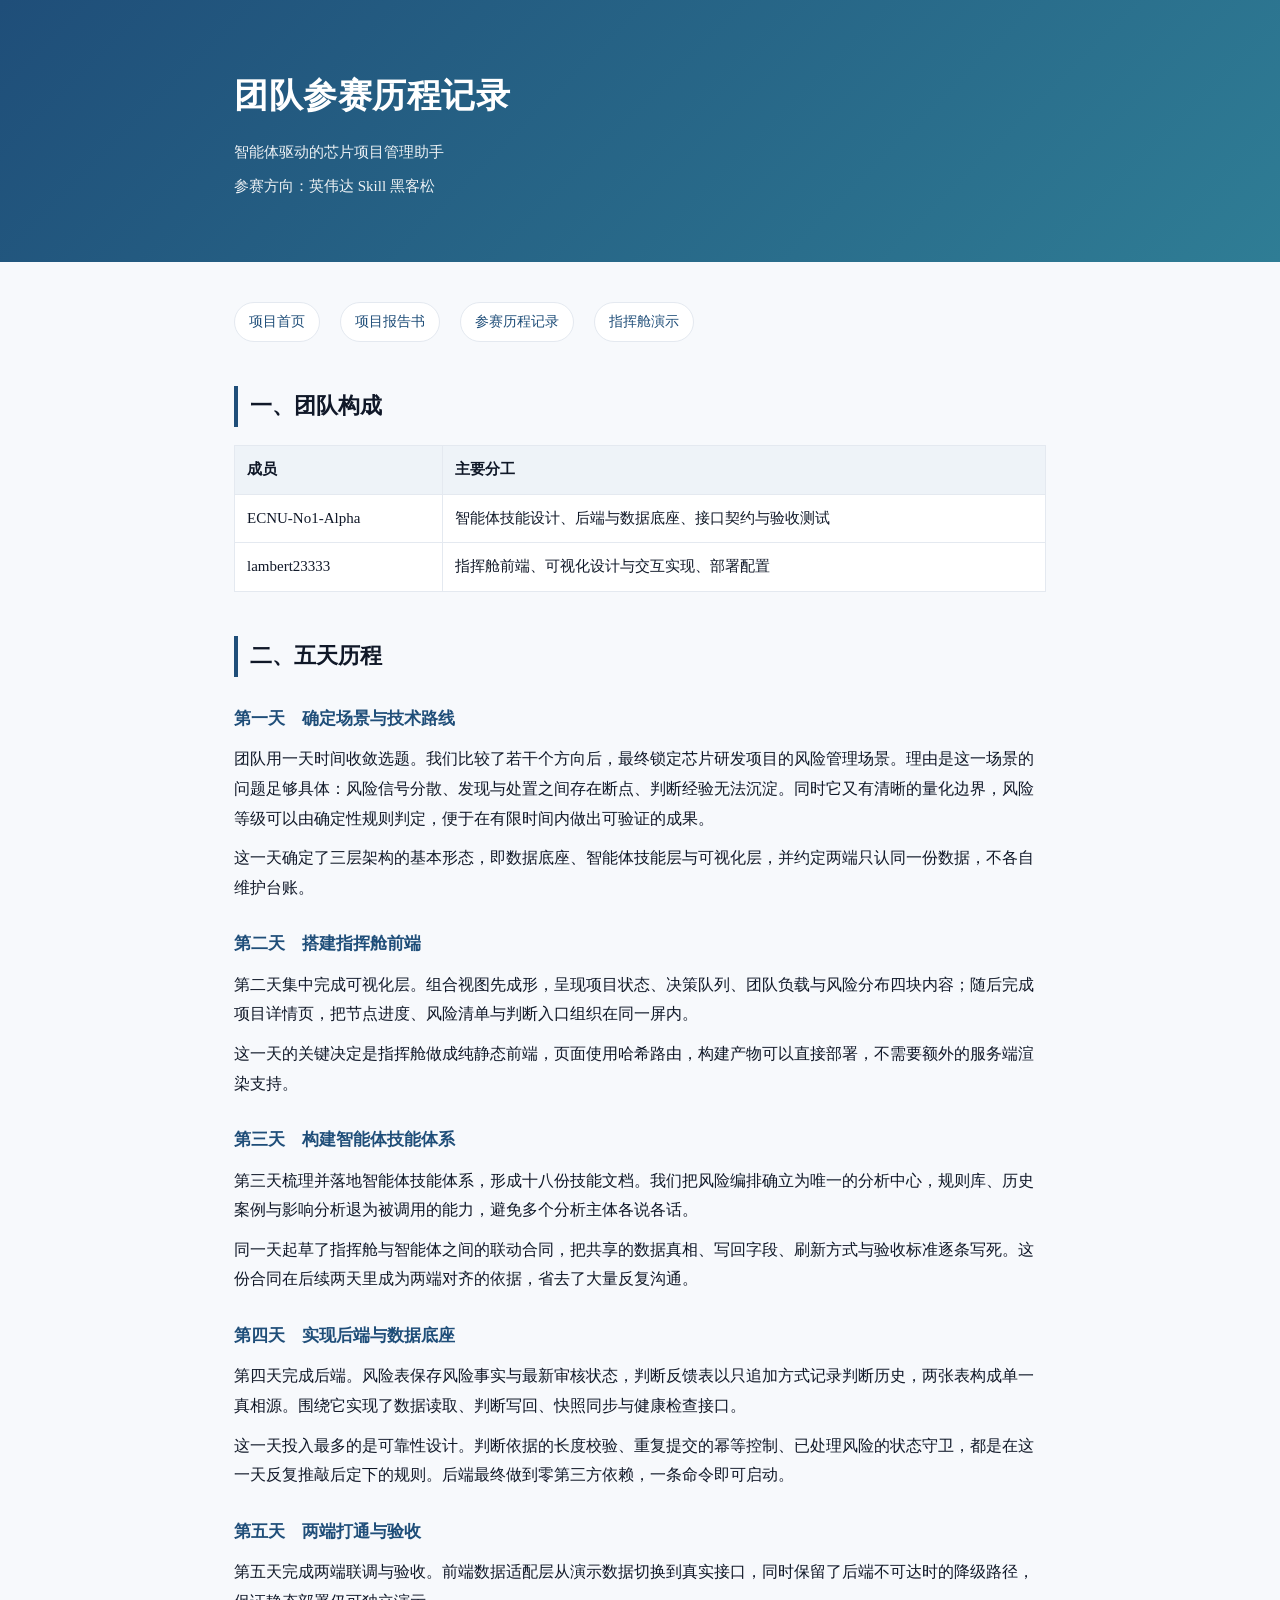
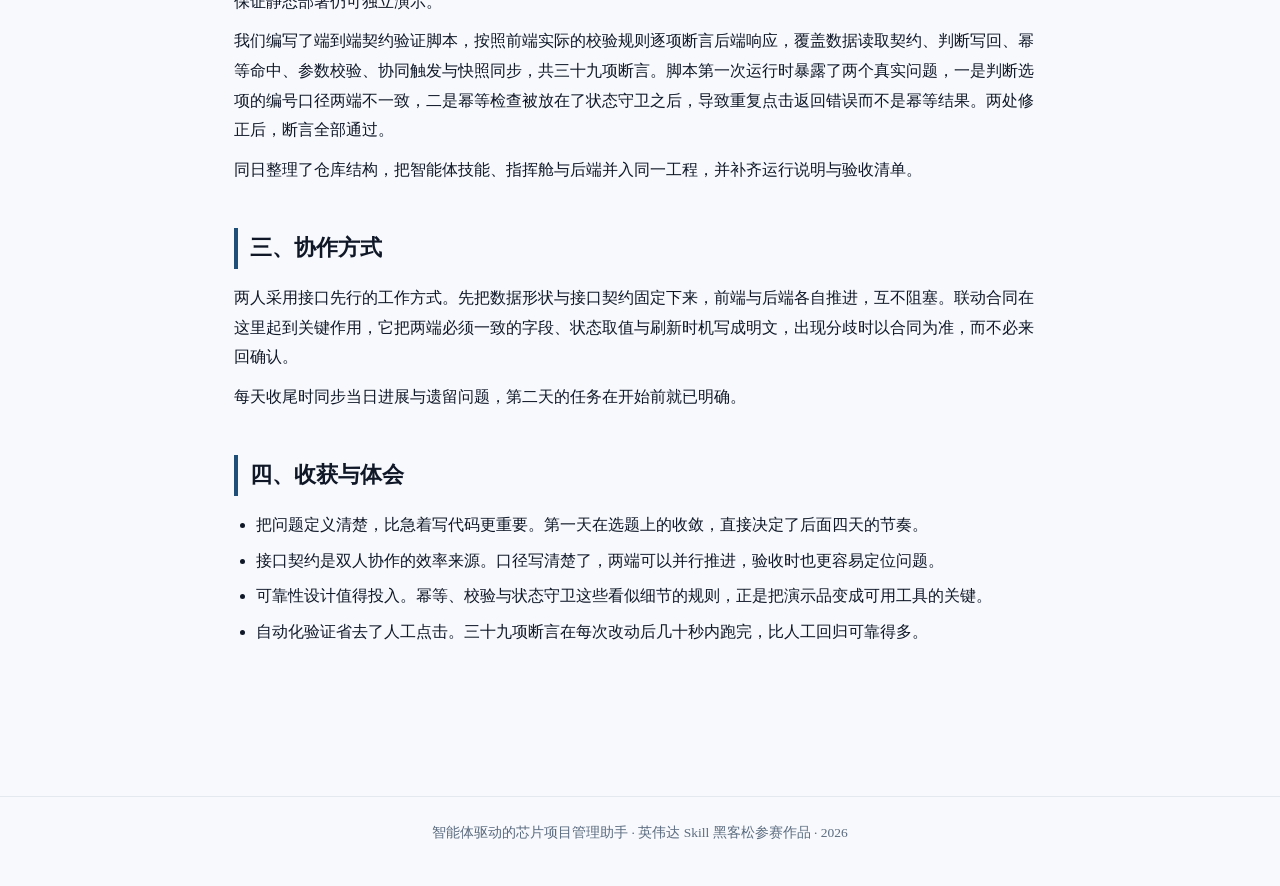
==== journey.html @ 8a678e99 "发布展示站：项目首页、项目报告书、参赛历程记录与指挥舱演示" ====
<!doctype html>
<html lang="zh-CN">
<head>
<meta charset="utf-8">
<meta name="viewport" content="width=device-width,initial-scale=1">
<title>参赛历程记录 · 智能体驱动的芯片项目管理助手</title>
<style>
:root{--ink:#101828;--muted:#5b6b7f;--line:#e4e9f0;--brand:#1f4e79;--brand2:#2f7d95;--bg:#f7f9fc;--card:#fff;}
*{box-sizing:border-box}
body{margin:0;background:var(--bg);color:var(--ink);font:16px/1.85 -apple-system,"Songti SC","Source Han Serif SC",serif;}
a{color:var(--brand);text-decoration:none}
a:hover{text-decoration:underline}
.wrap{max-width:860px;margin:0 auto;padding:0 24px}
header.hero{background:linear-gradient(135deg,#1f4e79,#2f7d95);color:#fff;padding:64px 0 56px;margin-bottom:40px}
header.hero .wrap{max-width:860px}
header.hero h1{margin:0 0 12px;font-size:34px;letter-spacing:.5px;font-family:-apple-system,"PingFang SC","Heiti SC",sans-serif}
header.hero p{margin:6px 0;opacity:.92;font-size:15px}
nav.sub{max-width:860px;margin:0 auto 28px;padding:0 24px;display:flex;gap:20px;flex-wrap:wrap;font-size:14px}
nav.sub a{padding:6px 14px;background:#fff;border:1px solid var(--line);border-radius:999px;color:var(--brand)}
main{max-width:860px;margin:0 auto;padding:0 24px 80px}
h2{font-size:22px;margin:44px 0 14px;padding-left:12px;border-left:4px solid var(--brand);font-family:-apple-system,"PingFang SC","Heiti SC",sans-serif}
h3{font-size:17px;margin:26px 0 8px;color:var(--brand)}
p{margin:10px 0}
ul{margin:10px 0 10px 22px;padding:0}
li{margin:6px 0}
.card{background:var(--card);border:1px solid var(--line);border-radius:12px;padding:22px 24px;margin:18px 0}
.grid{display:grid;grid-template-columns:repeat(auto-fit,minmax(230px,1fr));gap:16px;margin:20px 0}
.grid .card{margin:0}
.kv{font-size:14px;color:var(--muted)}
table{width:100%;border-collapse:collapse;margin:18px 0;font-size:15px;background:#fff}
th,td{border:1px solid var(--line);padding:10px 12px;text-align:left;vertical-align:top}
th{background:#eef3f8;font-weight:600}
code{background:#eef3f8;padding:2px 6px;border-radius:4px;font-size:14px;font-family:ui-monospace,Menlo,monospace}
pre{background:#12263f;color:#dbe7f3;padding:16px 18px;border-radius:10px;overflow:auto;font-size:13.5px;line-height:1.6}
pre code{background:none;color:inherit;padding:0}
.flow{background:#fff;border:1px solid var(--line);border-radius:12px;padding:20px;margin:18px 0;text-align:center;font-size:14.5px;color:var(--brand);overflow-x:auto;white-space:nowrap}
footer{border-top:1px solid var(--line);margin-top:60px;padding:24px 0 40px;color:var(--muted);font-size:13.5px;text-align:center}
.badge{display:inline-block;background:#eef3f8;color:var(--brand);border-radius:6px;padding:3px 10px;font-size:13px;margin-right:6px}
</style>
</head>
<body>

<header class="hero"><div class="wrap">
  <h1>团队参赛历程记录</h1>
  <p>智能体驱动的芯片项目管理助手</p>
  <p>参赛方向：英伟达 Skill 黑客松</p>
</div></header>
<nav class="sub">
  <a href="./index.html">项目首页</a>
  <a href="./report.html">项目报告书</a>
  <a href="./journey.html">参赛历程记录</a>
  <a href="./app/index.html">指挥舱演示</a>
</nav>
<main>
  <h2>一、团队构成</h2>
  <table>
    <tr><th>成员</th><th>主要分工</th></tr>
    <tr><td>ECNU-No1-Alpha</td><td>智能体技能设计、后端与数据底座、接口契约与验收测试</td></tr>
    <tr><td>lambert23333</td><td>指挥舱前端、可视化设计与交互实现、部署配置</td></tr>
  </table>

  <h2>二、五天历程</h2>

  <h3>第一天　确定场景与技术路线</h3>
  <p>团队用一天时间收敛选题。我们比较了若干个方向后，最终锁定芯片研发项目的风险管理场景。理由是这一场景的问题足够具体：风险信号分散、发现与处置之间存在断点、判断经验无法沉淀。同时它又有清晰的量化边界，风险等级可以由确定性规则判定，便于在有限时间内做出可验证的成果。</p>
  <p>这一天确定了三层架构的基本形态，即数据底座、智能体技能层与可视化层，并约定两端只认同一份数据，不各自维护台账。</p>

  <h3>第二天　搭建指挥舱前端</h3>
  <p>第二天集中完成可视化层。组合视图先成形，呈现项目状态、决策队列、团队负载与风险分布四块内容；随后完成项目详情页，把节点进度、风险清单与判断入口组织在同一屏内。</p>
  <p>这一天的关键决定是指挥舱做成纯静态前端，页面使用哈希路由，构建产物可以直接部署，不需要额外的服务端渲染支持。</p>

  <h3>第三天　构建智能体技能体系</h3>
  <p>第三天梳理并落地智能体技能体系，形成十八份技能文档。我们把风险编排确立为唯一的分析中心，规则库、历史案例与影响分析退为被调用的能力，避免多个分析主体各说各话。</p>
  <p>同一天起草了指挥舱与智能体之间的联动合同，把共享的数据真相、写回字段、刷新方式与验收标准逐条写死。这份合同在后续两天里成为两端对齐的依据，省去了大量反复沟通。</p>

  <h3>第四天　实现后端与数据底座</h3>
  <p>第四天完成后端。风险表保存风险事实与最新审核状态，判断反馈表以只追加方式记录判断历史，两张表构成单一真相源。围绕它实现了数据读取、判断写回、快照同步与健康检查接口。</p>
  <p>这一天投入最多的是可靠性设计。判断依据的长度校验、重复提交的幂等控制、已处理风险的状态守卫，都是在这一天反复推敲后定下的规则。后端最终做到零第三方依赖，一条命令即可启动。</p>

  <h3>第五天　两端打通与验收</h3>
  <p>第五天完成两端联调与验收。前端数据适配层从演示数据切换到真实接口，同时保留了后端不可达时的降级路径，保证静态部署仍可独立演示。</p>
  <p>我们编写了端到端契约验证脚本，按照前端实际的校验规则逐项断言后端响应，覆盖数据读取契约、判断写回、幂等命中、参数校验、协同触发与快照同步，共三十九项断言。脚本第一次运行时暴露了两个真实问题，一是判断选项的编号口径两端不一致，二是幂等检查被放在了状态守卫之后，导致重复点击返回错误而不是幂等结果。两处修正后，断言全部通过。</p>
  <p>同日整理了仓库结构，把智能体技能、指挥舱与后端并入同一工程，并补齐运行说明与验收清单。</p>

  <h2>三、协作方式</h2>
  <p>两人采用接口先行的工作方式。先把数据形状与接口契约固定下来，前端与后端各自推进，互不阻塞。联动合同在这里起到关键作用，它把两端必须一致的字段、状态取值与刷新时机写成明文，出现分歧时以合同为准，而不必来回确认。</p>
  <p>每天收尾时同步当日进展与遗留问题，第二天的任务在开始前就已明确。</p>

  <h2>四、收获与体会</h2>
  <ul>
    <li>把问题定义清楚，比急着写代码更重要。第一天在选题上的收敛，直接决定了后面四天的节奏。</li>
    <li>接口契约是双人协作的效率来源。口径写清楚了，两端可以并行推进，验收时也更容易定位问题。</li>
    <li>可靠性设计值得投入。幂等、校验与状态守卫这些看似细节的规则，正是把演示品变成可用工具的关键。</li>
    <li>自动化验证省去了人工点击。三十九项断言在每次改动后几十秒内跑完，比人工回归可靠得多。</li>
  </ul>
</main>

<footer>智能体驱动的芯片项目管理助手 · 英伟达 Skill 黑客松参赛作品 · 2026</footer>
</body>
</html>
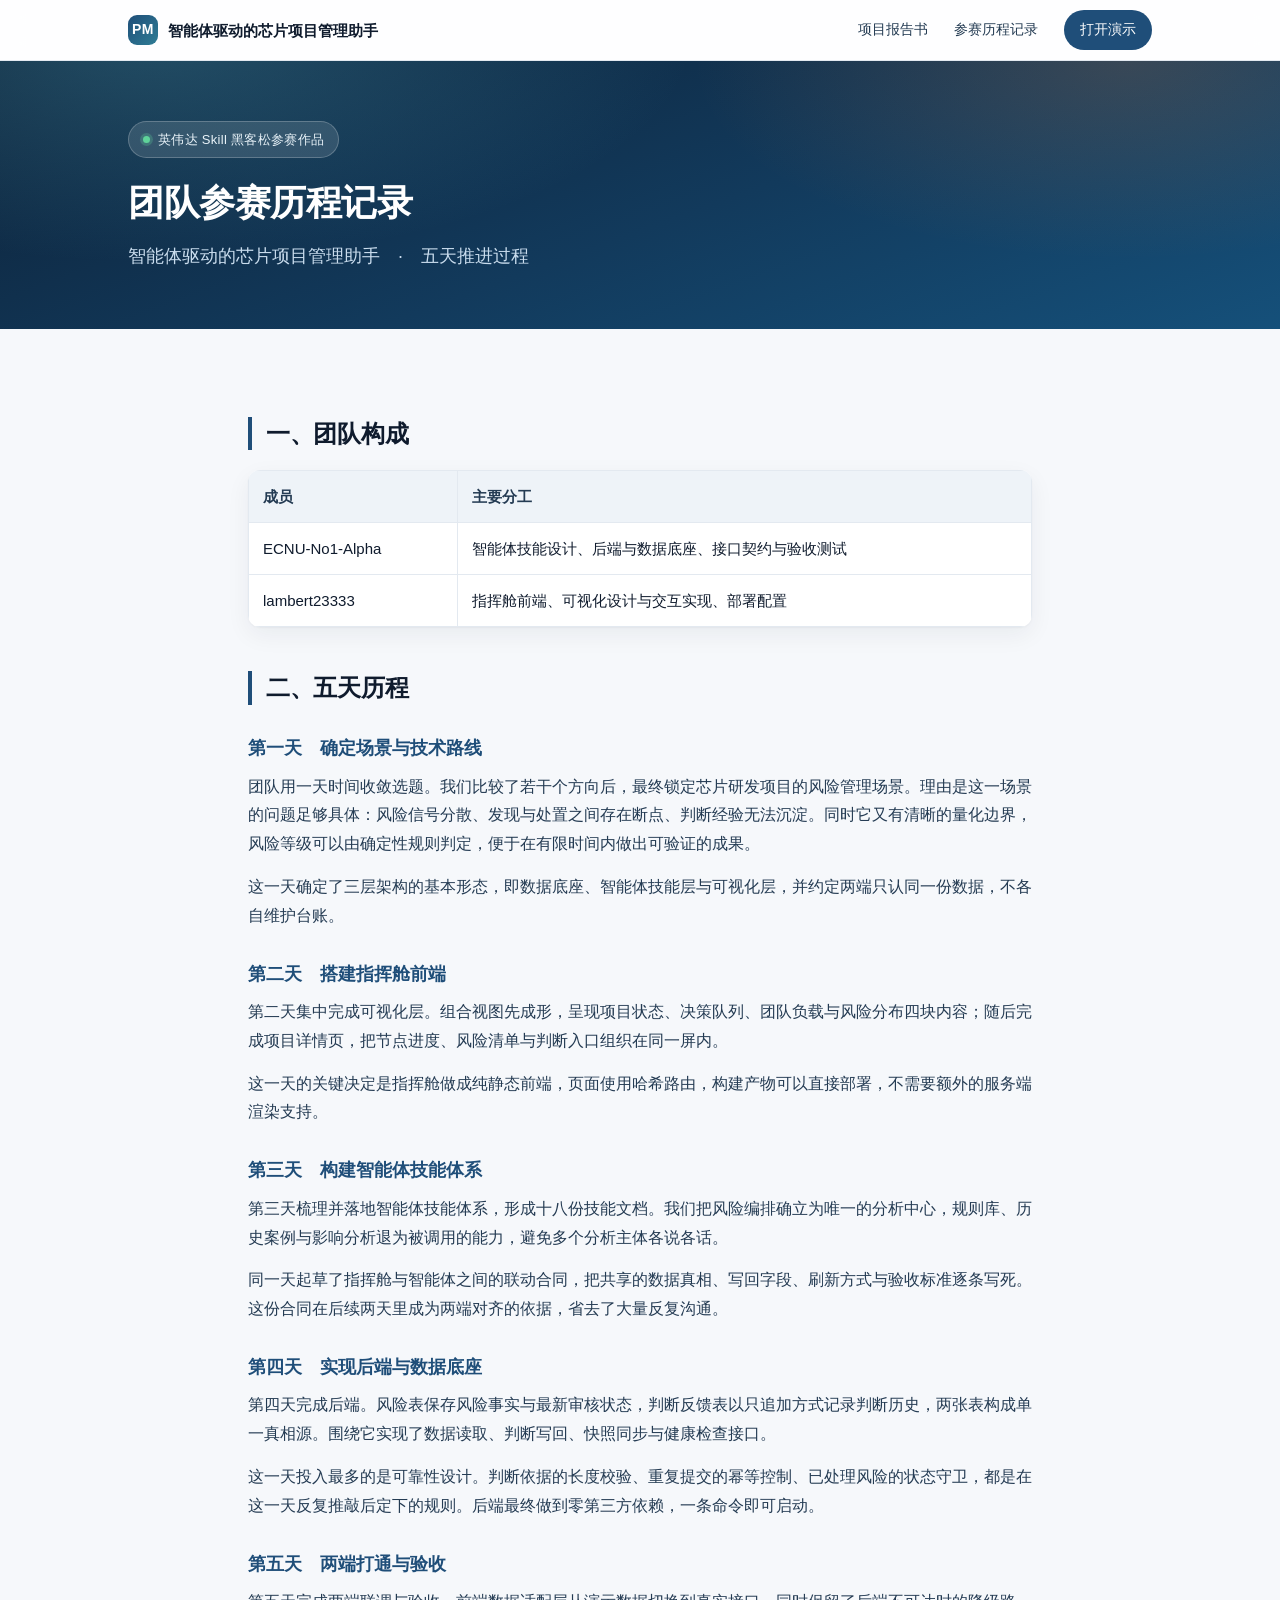
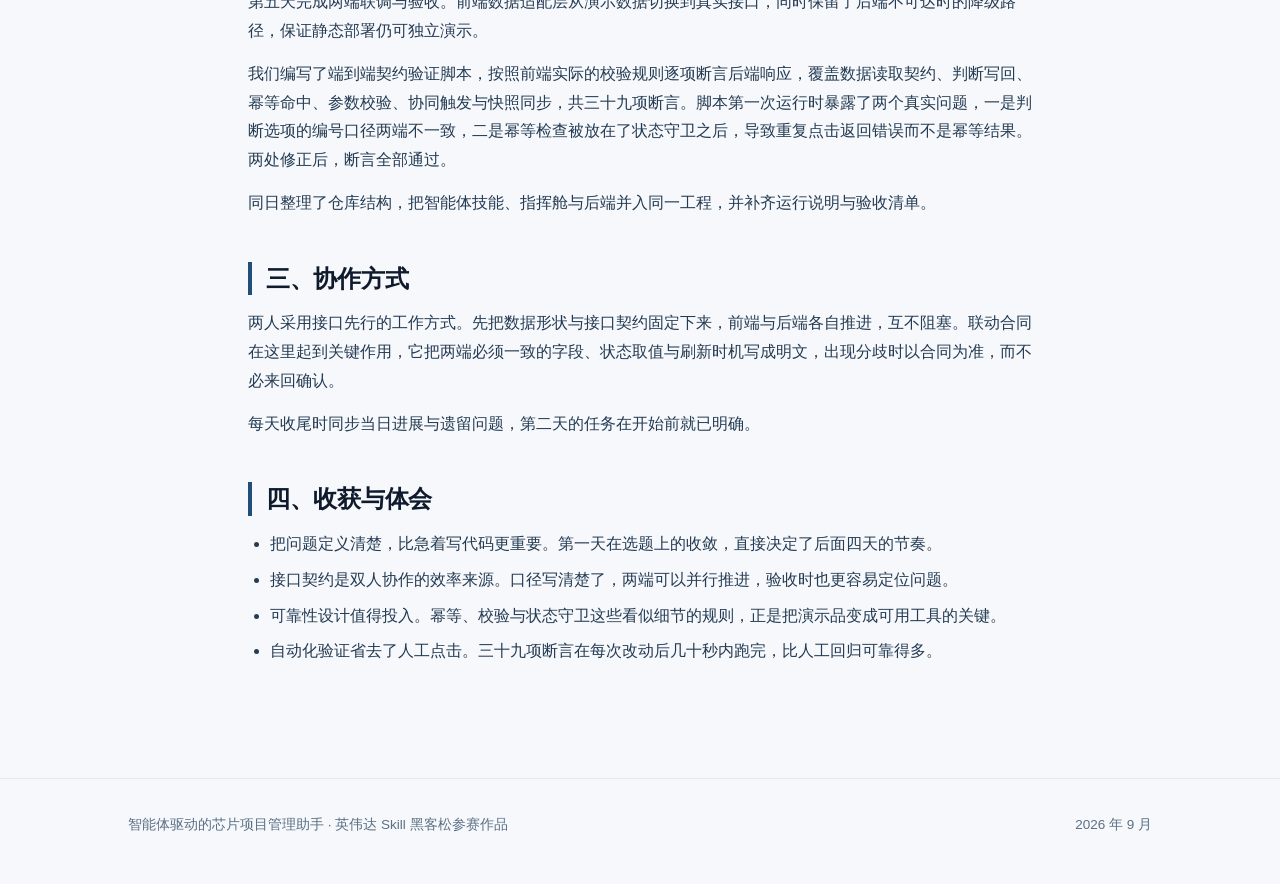
==== commit c6cbcdaa: "重做首页：产品级视觉、界面截图与四步操作说明" ====
--- a/journey.html
+++ b/journey.html
@@ -1,57 +1,197 @@
 <!doctype html>
-<html lang="zh-CN">
-<head>
+<html lang="zh-CN"><head>
 <meta charset="utf-8">
 <meta name="viewport" content="width=device-width,initial-scale=1">
 <title>参赛历程记录 · 智能体驱动的芯片项目管理助手</title>
 <style>
-:root{--ink:#101828;--muted:#5b6b7f;--line:#e4e9f0;--brand:#1f4e79;--brand2:#2f7d95;--bg:#f7f9fc;--card:#fff;}
+:root{
+  --ink:#0f1b2d; --ink2:#243b53; --muted:#5b7085; --line:#e3e9f0;
+  --brand:#1f4e79; --brand-2:#2f7d95; --brand-3:#4a9db5;
+  --accent:#e8833a; --ok:#2f9e6f; --bad:#d94f4f;
+  --bg:#f6f8fb; --card:#ffffff; --radius:16px;
+  --shadow:0 1px 2px rgba(15,27,45,.04),0 8px 24px rgba(15,27,45,.06);
+  --shadow-lg:0 4px 12px rgba(15,27,45,.08),0 24px 60px rgba(15,27,45,.12);
+}
 *{box-sizing:border-box}
-body{margin:0;background:var(--bg);color:var(--ink);font:16px/1.85 -apple-system,"Songti SC","Source Han Serif SC",serif;}
+html{-webkit-text-size-adjust:100%}
+body{
+  margin:0;background:var(--bg);color:var(--ink);
+  font:16px/1.8 -apple-system,BlinkMacSystemFont,"PingFang SC","Hiragino Sans GB","Microsoft YaHei",sans-serif;
+  -webkit-font-smoothing:antialiased;
+}
 a{color:var(--brand);text-decoration:none}
 a:hover{text-decoration:underline}
-.wrap{max-width:860px;margin:0 auto;padding:0 24px}
-header.hero{background:linear-gradient(135deg,#1f4e79,#2f7d95);color:#fff;padding:64px 0 56px;margin-bottom:40px}
-header.hero .wrap{max-width:860px}
-header.hero h1{margin:0 0 12px;font-size:34px;letter-spacing:.5px;font-family:-apple-system,"PingFang SC","Heiti SC",sans-serif}
-header.hero p{margin:6px 0;opacity:.92;font-size:15px}
-nav.sub{max-width:860px;margin:0 auto 28px;padding:0 24px;display:flex;gap:20px;flex-wrap:wrap;font-size:14px}
-nav.sub a{padding:6px 14px;background:#fff;border:1px solid var(--line);border-radius:999px;color:var(--brand)}
-main{max-width:860px;margin:0 auto;padding:0 24px 80px}
-h2{font-size:22px;margin:44px 0 14px;padding-left:12px;border-left:4px solid var(--brand);font-family:-apple-system,"PingFang SC","Heiti SC",sans-serif}
-h3{font-size:17px;margin:26px 0 8px;color:var(--brand)}
-p{margin:10px 0}
-ul{margin:10px 0 10px 22px;padding:0}
-li{margin:6px 0}
-.card{background:var(--card);border:1px solid var(--line);border-radius:12px;padding:22px 24px;margin:18px 0}
-.grid{display:grid;grid-template-columns:repeat(auto-fit,minmax(230px,1fr));gap:16px;margin:20px 0}
-.grid .card{margin:0}
-.kv{font-size:14px;color:var(--muted)}
-table{width:100%;border-collapse:collapse;margin:18px 0;font-size:15px;background:#fff}
-th,td{border:1px solid var(--line);padding:10px 12px;text-align:left;vertical-align:top}
-th{background:#eef3f8;font-weight:600}
-code{background:#eef3f8;padding:2px 6px;border-radius:4px;font-size:14px;font-family:ui-monospace,Menlo,monospace}
-pre{background:#12263f;color:#dbe7f3;padding:16px 18px;border-radius:10px;overflow:auto;font-size:13.5px;line-height:1.6}
-pre code{background:none;color:inherit;padding:0}
-.flow{background:#fff;border:1px solid var(--line);border-radius:12px;padding:20px;margin:18px 0;text-align:center;font-size:14.5px;color:var(--brand);overflow-x:auto;white-space:nowrap}
-footer{border-top:1px solid var(--line);margin-top:60px;padding:24px 0 40px;color:var(--muted);font-size:13.5px;text-align:center}
-.badge{display:inline-block;background:#eef3f8;color:var(--brand);border-radius:6px;padding:3px 10px;font-size:13px;margin-right:6px}
+img{max-width:100%;display:block}
+.wrap{max-width:1080px;margin:0 auto;padding:0 28px}
+.narrow{max-width:840px}
+
+/* ---------- 顶部导航 ---------- */
+.topbar{
+  position:sticky;top:0;z-index:20;background:rgba(255,255,255,.86);
+  backdrop-filter:saturate(180%) blur(12px);border-bottom:1px solid var(--line);
+}
+.topbar .wrap{display:flex;align-items:center;justify-content:space-between;height:60px}
+.brand{display:flex;align-items:center;gap:10px;font-weight:600;color:var(--ink);font-size:15px}
+.brand:hover{text-decoration:none}
+.logo{
+  width:30px;height:30px;border-radius:9px;flex:none;
+  background:linear-gradient(135deg,var(--brand),var(--brand-2));
+  display:grid;place-items:center;color:#fff;font-size:14px;font-weight:700;letter-spacing:.5px;
+}
+.topnav{display:flex;gap:26px;font-size:14px;align-items:center}
+.topnav a{color:var(--ink2)}
+.topnav a.cta{
+  background:var(--brand);color:#fff;padding:7px 16px;border-radius:999px;font-weight:500;
+}
+.topnav a.cta:hover{background:#183f63;text-decoration:none}
+
+/* ---------- Hero ---------- */
+.hero{
+  background:
+    radial-gradient(900px 380px at 12% -10%,rgba(74,157,181,.35),transparent 60%),
+    radial-gradient(700px 320px at 88% 0%,rgba(232,131,58,.18),transparent 62%),
+    linear-gradient(160deg,#0d2137 0%,#123a5c 55%,#15507a 100%);
+  color:#fff;padding:76px 0 0;overflow:hidden;
+}
+.hero .wrap{position:relative}
+.pill{
+  display:inline-flex;align-items:center;gap:8px;font-size:13px;letter-spacing:.3px;
+  background:rgba(255,255,255,.12);border:1px solid rgba(255,255,255,.22);
+  padding:6px 14px;border-radius:999px;color:#e8f2f8;margin-bottom:22px;
+}
+.pill i{width:7px;height:7px;border-radius:50%;background:#5fd39a;display:block;box-shadow:0 0 0 3px rgba(95,211,154,.25)}
+h1{
+  font-size:44px;line-height:1.25;margin:0 0 16px;letter-spacing:-.5px;font-weight:700;
+}
+.hero p.lede{font-size:18px;line-height:1.75;color:#c9dced;margin:0 0 30px;max-width:640px}
+.actions{display:flex;gap:14px;flex-wrap:wrap;margin-bottom:46px}
+.btn{
+  display:inline-flex;align-items:center;gap:8px;padding:12px 24px;border-radius:999px;
+  font-size:15px;font-weight:500;transition:transform .15s ease,box-shadow .15s ease;
+}
+.btn:hover{text-decoration:none;transform:translateY(-1px)}
+.btn.primary{background:#fff;color:#123a5c;box-shadow:0 8px 24px rgba(0,0,0,.18)}
+.btn.ghost{background:rgba(255,255,255,.1);color:#fff;border:1px solid rgba(255,255,255,.3)}
+.btn.ghost:hover{background:rgba(255,255,255,.16)}
+
+/* 浏览器窗口截图 */
+.shot{
+  border-radius:14px 14px 0 0;overflow:hidden;background:#0b1a2b;
+  box-shadow:0 -2px 60px rgba(0,0,0,.35);border:1px solid rgba(255,255,255,.12);border-bottom:0;
+  margin-bottom:-2px;
+}
+.shot-bar{height:34px;background:#17324a;display:flex;align-items:center;gap:7px;padding:0 14px}
+.shot-bar span{width:10px;height:10px;border-radius:50%;background:#3c5a75;display:block}
+.shot-bar span:nth-child(1){background:#e0695f}
+.shot-bar span:nth-child(2){background:#e0b055}
+.shot-bar span:nth-child(3){background:#59b87a}
+.shot img{width:100%;display:block}
+
+/* ---------- 通用区块 ---------- */
+section{padding:76px 0}
+section.tight{padding:56px 0}
+.eyebrow{
+  font-size:13px;letter-spacing:2px;color:var(--brand-2);font-weight:600;
+  text-transform:uppercase;margin-bottom:12px;
+}
+h2{font-size:30px;line-height:1.4;margin:0 0 16px;letter-spacing:-.3px;font-weight:700}
+h3{font-size:19px;margin:0 0 10px;font-weight:600}
+.sec-lede{font-size:17px;color:var(--muted);max-width:680px;margin:0 0 40px;line-height:1.8}
+p{margin:0 0 14px}
+.muted{color:var(--muted)}
+
+/* 数字条 */
+.stats{display:grid;grid-template-columns:repeat(4,1fr);gap:1px;background:var(--line);
+  border:1px solid var(--line);border-radius:var(--radius);overflow:hidden;margin-top:-40px;position:relative;z-index:2}
+.stats div{background:#fff;padding:24px 22px;text-align:center}
+.stats b{display:block;font-size:30px;line-height:1.2;color:var(--brand);font-weight:700;letter-spacing:-.5px}
+.stats span{font-size:13.5px;color:var(--muted)}
+
+/* 卡片网格 */
+.grid{display:grid;gap:20px}
+.grid.c3{grid-template-columns:repeat(3,1fr)}
+.grid.c2{grid-template-columns:repeat(2,1fr)}
+.card{
+  background:var(--card);border:1px solid var(--line);border-radius:var(--radius);
+  padding:26px 24px;box-shadow:var(--shadow);
+}
+.card .num{
+  width:34px;height:34px;border-radius:10px;display:grid;place-items:center;margin-bottom:16px;
+  background:linear-gradient(135deg,rgba(47,125,149,.14),rgba(31,78,121,.14));
+  color:var(--brand);font-weight:700;font-size:15px;
+}
+.card p{margin:0;color:var(--muted);font-size:15px;line-height:1.75}
+
+/* 操作步骤 */
+.steps{counter-reset:s;display:grid;gap:18px}
+.step{
+  display:grid;grid-template-columns:52px 1fr;gap:20px;align-items:start;
+  background:#fff;border:1px solid var(--line);border-radius:var(--radius);padding:22px 26px;box-shadow:var(--shadow);
+}
+.step .idx{
+  width:44px;height:44px;border-radius:50%;display:grid;place-items:center;font-weight:700;font-size:17px;
+  background:linear-gradient(135deg,var(--brand),var(--brand-2));color:#fff;
+}
+.step h3{margin:6px 0 6px}
+.step p{margin:0;color:var(--muted);font-size:15px}
+.step code{background:#eef3f8;padding:2px 7px;border-radius:5px;font-size:13.5px;
+  font-family:ui-monospace,SFMono-Regular,Menlo,monospace;color:var(--brand)}
+.callout{
+  margin-top:24px;background:linear-gradient(135deg,rgba(47,125,149,.08),rgba(31,78,121,.06));
+  border:1px solid rgba(47,125,149,.22);border-radius:var(--radius);padding:20px 24px;font-size:15px;color:var(--ink2);
+}
+.callout b{color:var(--brand)}
+
+/* 架构 */
+.arch{background:#fff;border:1px solid var(--line);border-radius:var(--radius);overflow:hidden;box-shadow:var(--shadow)}
+.arch-row{display:grid;grid-template-columns:170px 1fr;gap:0;border-bottom:1px solid var(--line)}
+.arch-row:last-child{border-bottom:0}
+.arch-row > div{padding:20px 24px}
+.arch-row .k{background:#f8fafc;font-weight:600;color:var(--ink2);font-size:15px;border-right:1px solid var(--line)}
+.arch-row .v{font-size:15px;color:var(--muted)}
+
+/* 文档页 */
+.doc h2{font-size:24px;margin:44px 0 14px;padding-left:14px;border-left:4px solid var(--brand)}
+.doc h3{font-size:17.5px;margin:28px 0 8px;color:var(--brand)}
+.doc ul{margin:12px 0 16px;padding-left:22px}
+.doc li{margin:7px 0;color:var(--ink2)}
+.doc p{color:var(--ink2)}
+.doc table{width:100%;border-collapse:collapse;margin:20px 0;font-size:15px;background:#fff;
+  border-radius:12px;overflow:hidden;box-shadow:var(--shadow)}
+.doc th,.doc td{border:1px solid var(--line);padding:12px 14px;text-align:left;vertical-align:top}
+.doc th{background:#eef3f8;font-weight:600;color:var(--ink2)}
+
+footer{border-top:1px solid var(--line);padding:34px 0 46px;margin-top:20px}
+footer .wrap{display:flex;justify-content:space-between;gap:16px;flex-wrap:wrap;color:var(--muted);font-size:13.5px}
+
+@media(max-width:900px){
+  .stats{grid-template-columns:repeat(2,1fr)}
+  .grid.c3,.grid.c2{grid-template-columns:1fr}
+  h1{font-size:32px}
+  h2{font-size:24px}
+  .arch-row{grid-template-columns:1fr}
+  .arch-row .k{border-right:0;border-bottom:1px solid var(--line)}
+  .topnav a:not(.cta){display:none}
+}
 </style>
-</head>
-<body>
-
-<header class="hero"><div class="wrap">
-  <h1>团队参赛历程记录</h1>
-  <p>智能体驱动的芯片项目管理助手</p>
-  <p>参赛方向：英伟达 Skill 黑客松</p>
+</head><body>
+
+
+<div class="topbar"><div class="wrap">
+  <a class="brand" href="./index.html"><span class="logo">PM</span>智能体驱动的芯片项目管理助手</a>
+  <nav class="topnav">
+    <a href="./report.html">项目报告书</a>
+    <a href="./journey.html">参赛历程记录</a>
+    <a class="cta" href="./app/index.html">打开演示</a>
+  </nav>
+</div></div>
+<header class="hero" style="padding:60px 0 56px"><div class="wrap">
+  <div class="pill"><i></i>英伟达 Skill 黑客松参赛作品</div>
+  <h1 style="font-size:36px">团队参赛历程记录</h1>
+  <p class="lede" style="margin-bottom:0">智能体驱动的芯片项目管理助手　·　五天推进过程</p>
 </div></header>
-<nav class="sub">
-  <a href="./index.html">项目首页</a>
-  <a href="./report.html">项目报告书</a>
-  <a href="./journey.html">参赛历程记录</a>
-  <a href="./app/index.html">指挥舱演示</a>
-</nav>
-<main>
+<section style="padding-top:44px">
+<div class="wrap narrow doc">
   <h2>一、团队构成</h2>
   <table>
     <tr><th>成员</th><th>主要分工</th></tr>
@@ -93,8 +233,10 @@
     <li>可靠性设计值得投入。幂等、校验与状态守卫这些看似细节的规则，正是把演示品变成可用工具的关键。</li>
     <li>自动化验证省去了人工点击。三十九项断言在每次改动后几十秒内跑完，比人工回归可靠得多。</li>
   </ul>
-</main>
-
-<footer>智能体驱动的芯片项目管理助手 · 英伟达 Skill 黑客松参赛作品 · 2026</footer>
-</body>
-</html>+</div></section>
+
+<footer><div class="wrap">
+  <span>智能体驱动的芯片项目管理助手 · 英伟达 Skill 黑客松参赛作品</span>
+  <span>2026 年 9 月</span>
+</div></footer>
+</body></html>
